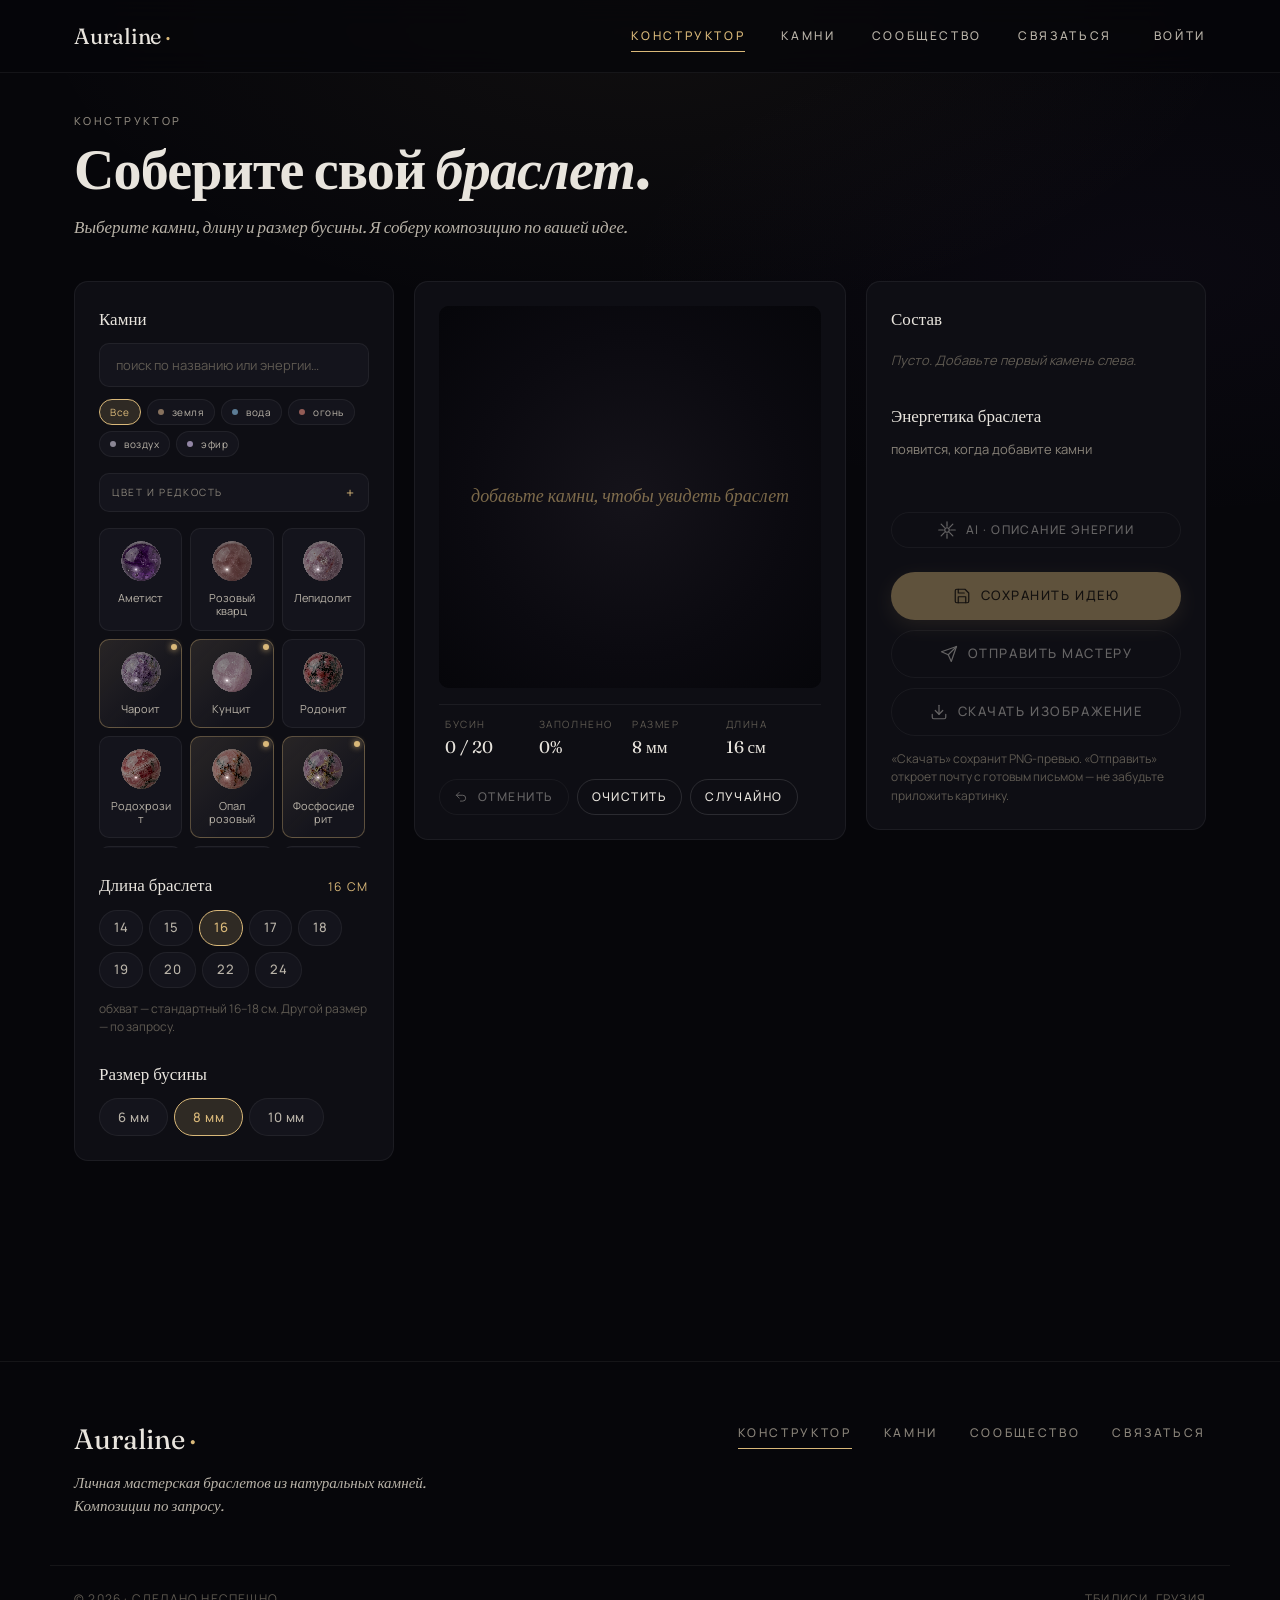
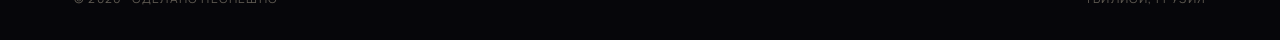
==== constructor.html @ 56610c42 "auraline: initial release - 10 страниц (index, constructor, stones, inspiration,   idea, profile, lo" ====
<!DOCTYPE html>
<html lang="ru">
<head>
    <meta charset="UTF-8">
    <meta name="viewport" content="width=device-width, initial-scale=1">
    <meta name="description" content="Конструктор браслетов Auraline — собери свою композицию из натуральных камней.">
    <title>Конструктор · Auraline</title>

    <link rel="preconnect" href="https://fonts.googleapis.com">
    <link rel="preconnect" href="https://fonts.gstatic.com" crossorigin>
    <link href="https://fonts.googleapis.com/css2?family=Fraunces:ital,opsz,wght@0,9..144,400;0,9..144,500;0,9..144,600;1,9..144,400&family=Manrope:wght@400;500;600;700&display=swap" rel="stylesheet">

    <link rel="stylesheet" href="styles/tokens.css">
    <link rel="stylesheet" href="styles/base.css">
    <link rel="stylesheet" href="styles/layout.css">
    <link rel="stylesheet" href="styles/components.css">
    <link rel="stylesheet" href="styles/pages/constructor.css">
</head>
<body data-page="constructor">

    <header id="siteHeader"></header>

    <main class="constructor-page">
        <div class="container">

            <!-- ========== ЗАГОЛОВОК ========== -->
            <header class="constructor-hero">
                <p class="eyebrow">конструктор</p>
                <h1 class="h-1">Соберите свой <em>браслет</em>.</h1>
                <p class="lead">Выберите камни, длину и размер бусины. Я соберу композицию по вашей идее.</p>
            </header>

            <!-- ========== ТРИ КОЛОНКИ ========== -->
            <div class="constructor-grid">

                <!-- ---------- ЛЕВАЯ: палитра ---------- -->
                <aside class="panel panel--left">

                    <!-- Поиск + фильтры -->
                    <section class="panel__section">
                        <h2 class="panel__title">Камни</h2>
                        <input
                            type="search"
                            id="paletteSearch"
                            class="field"
                            placeholder="поиск по названию или энергии…"
                            aria-label="поиск камня">

                        <div class="filter-chips compact" id="elementFilters" role="group" aria-label="фильтр по стихиям">
                            <button class="chip is-active" data-el="all">Все</button>
                            <button class="chip" data-el="земля"  data-element="земля"><span class="chip__icon"></span>земля</button>
                            <button class="chip" data-el="вода"   data-element="вода"><span class="chip__icon"></span>вода</button>
                            <button class="chip" data-el="огонь"  data-element="огонь"><span class="chip__icon"></span>огонь</button>
                            <button class="chip" data-el="воздух" data-element="воздух"><span class="chip__icon"></span>воздух</button>
                            <button class="chip" data-el="эфир"   data-element="эфир"><span class="chip__icon"></span>эфир</button>
                        </div>

                        <details class="filter-extra">
                            <summary>цвет и редкость</summary>
                            <div class="filter-chips compact" id="colorFilters" role="group" aria-label="фильтр по цветам">
                                <button class="chip is-active" data-color="all">Любой</button>
                                <button class="chip color-chip" data-color="черные"     style="--swatch:#15151A">чёрный</button>
                                <button class="chip color-chip" data-color="белые"      style="--swatch:#E8E4DD">белый</button>
                                <button class="chip color-chip" data-color="прозрачные" style="--swatch:#C0CDE0">прозрачный</button>
                                <button class="chip color-chip" data-color="зеленые"    style="--swatch:#4D9B73">зелёный</button>
                                <button class="chip color-chip" data-color="синие"      style="--swatch:#1F3A8A">синий</button>
                                <button class="chip color-chip" data-color="голубые"    style="--swatch:#7BA8C9">голубой</button>
                                <button class="chip color-chip" data-color="красные"    style="--swatch:#B14924">красный</button>
                                <button class="chip color-chip" data-color="оранжевые"  style="--swatch:#D08A48">оранжевый</button>
                                <button class="chip color-chip" data-color="розовые"    style="--swatch:#E5AEC2">розовый</button>
                                <button class="chip color-chip" data-color="фиолетовые" style="--swatch:#7B5BA0">фиолетовый</button>
                                <button class="chip color-chip" data-color="золотые"    style="--swatch:#D9B879">золотой</button>
                                <button class="chip color-chip" data-color="коричневые" style="--swatch:#6E4A2E">коричневый</button>
                            </div>
                            <div class="filter-chips compact" id="rarityFilters" role="group" aria-label="фильтр по редкости" style="margin-top:6px">
                                <button class="chip is-active" data-rarity="all">Все</button>
                                <button class="chip" data-rarity="common">обычные</button>
                                <button class="chip" data-rarity="rare">редкие <span class="rare-dot"></span></button>
                            </div>
                        </details>

                        <div id="palette" class="palette" aria-label="каталог камней"></div>
                    </section>

                    <!-- Длина -->
                    <section class="panel__section">
                        <header class="panel__head">
                            <h2 class="panel__title">Длина браслета</h2>
                            <span id="lengthValue" class="panel__value">18 см</span>
                        </header>
                        <div class="length-chips" id="lengthChips" role="group" aria-label="длина браслета">
                            <button class="chip" data-len="14">14</button>
                            <button class="chip" data-len="15">15</button>
                            <button class="chip is-active" data-len="16">16</button>
                            <button class="chip" data-len="17">17</button>
                            <button class="chip" data-len="18">18</button>
                            <button class="chip" data-len="19">19</button>
                            <button class="chip" data-len="20">20</button>
                            <button class="chip" data-len="22">22</button>
                            <button class="chip" data-len="24">24</button>
                        </div>
                        <p class="panel__hint">обхват — стандартный 16–18 см. Другой размер — по запросу.</p>
                    </section>

                    <!-- Размер бусины -->
                    <section class="panel__section">
                        <header class="panel__head">
                            <h2 class="panel__title">Размер бусины</h2>
                        </header>
                        <div class="size-chips" id="sizeChips" role="group" aria-label="размер бусины">
                            <button class="chip" data-size="6">6 мм</button>
                            <button class="chip is-active" data-size="8">8 мм</button>
                            <button class="chip" data-size="10">10 мм</button>
                        </div>
                    </section>

                </aside>

                <!-- ---------- ЦЕНТР: сцена ---------- -->
                <section class="panel panel--stage">
                    <div class="stage" id="stage">
                        <canvas id="braceletCanvas" width="700" height="700" aria-label="превью браслета"></canvas>
                    </div>
                    <div class="stage-meta">
                        <div class="stage-meta__cell">
                            <span class="stage-meta__label">Бусин</span>
                            <span class="stage-meta__value" id="metaCount">0 / 0</span>
                        </div>
                        <div class="stage-meta__cell">
                            <span class="stage-meta__label">Заполнено</span>
                            <span class="stage-meta__value" id="metaFill">0%</span>
                        </div>
                        <div class="stage-meta__cell">
                            <span class="stage-meta__label">Размер</span>
                            <span class="stage-meta__value" id="metaSize">8 мм</span>
                        </div>
                        <div class="stage-meta__cell">
                            <span class="stage-meta__label">Длина</span>
                            <span class="stage-meta__value" id="metaLength">16 см</span>
                        </div>
                    </div>

                    <div class="stage-actions">
                        <button class="btn btn--ghost btn--sm" id="undoBtn" title="отменить (Ctrl+Z)">
                            <svg class="icon" viewBox="0 0 24 24"><path d="M9 14L4 9l5-5"/><path d="M4 9h11a5 5 0 0 1 0 10h-4"/></svg>
                            Отменить
                        </button>
                        <button class="btn btn--ghost btn--sm" id="clearBtn">Очистить</button>
                        <button class="btn btn--ghost btn--sm" id="randomBtn">Случайно</button>
                    </div>
                </section>

                <!-- ---------- ПРАВАЯ: состав ---------- -->
                <aside class="panel panel--right">

                    <section class="panel__section">
                        <h2 class="panel__title">Состав</h2>
                        <ul id="sequenceList" class="sequence" aria-label="состав браслета">
                            <li class="sequence__empty" id="seqEmpty">Пусто. Добавьте первый камень слева.</li>
                        </ul>
                    </section>

                    <section class="panel__section">
                        <h2 class="panel__title">Энергетика браслета</h2>
                        <div id="energyTags" class="energy-tags" aria-live="polite">
                            <span class="muted" style="font-size:13px;">появится, когда добавите камни</span>
                        </div>
                        <p id="energyHint" class="panel__hint" style="margin-top:14px"></p>
                        <button id="aiBtn" class="btn btn--ghost btn--sm" style="margin-top:14px" disabled>
                            <svg class="icon" viewBox="0 0 24 24"><circle cx="12" cy="12" r="3"/><path d="M12 1v6M12 17v6M4.22 4.22l4.24 4.24M15.54 15.54l4.24 4.24M1 12h6M17 12h6M4.22 19.78l4.24-4.24M15.54 8.46l4.24-4.24"/></svg>
                            AI · описание энергии
                        </button>
                        <div id="aiResult" class="ai-result" hidden></div>
                    </section>

                    <section class="panel__section panel__section--actions">
                        <button id="saveBtn" class="btn btn--primary btn--block" disabled>
                            <svg class="icon" viewBox="0 0 24 24"><path d="M19 21H5a2 2 0 0 1-2-2V5a2 2 0 0 1 2-2h11l5 5v11a2 2 0 0 1-2 2z"/><path d="M17 21v-8H7v8M7 3v5h8"/></svg>
                            Сохранить идею
                        </button>
                        <button id="sendBtn" class="btn btn--ghost btn--block" style="margin-top:10px" disabled>
                            <svg class="icon" viewBox="0 0 24 24"><path d="M22 2L11 13"/><path d="M22 2l-7 20-4-9-9-4 20-7z"/></svg>
                            Отправить мастеру
                        </button>
                        <button id="downloadBtn" class="btn btn--ghost btn--block" style="margin-top:10px" disabled>
                            <svg class="icon" viewBox="0 0 24 24"><path d="M21 15v4a2 2 0 0 1-2 2H5a2 2 0 0 1-2-2v-4"/><path d="M7 10l5 5 5-5"/><path d="M12 15V3"/></svg>
                            Скачать изображение
                        </button>
                        <p class="panel__hint" style="margin-top:14px">
                            «Скачать» сохранит PNG-превью. «Отправить» откроет почту с готовым письмом —
                            не забудьте приложить картинку.
                        </p>
                    </section>

                </aside>
            </div>
        </div>
    </main>

    <footer id="siteFooter"></footer>

    <script type="module" src="js/ui/layout.js"></script>
    <script type="module" src="js/pages/constructor.js"></script>
</body>
</html>
---- styles/tokens.css ----
/* =================================================================
 * tokens.css — дизайн-токены проекта Auraline
 * Все значения цветов, типографики и отступов вынесены сюда,
 * чтобы менять оформление точечно.
 * ================================================================= */

:root {
    /* --- Палитра -------------------------------------------------- */
    --bg:           #06060A;          /* основной фон страниц */
    --bg-elev-1:    #0E0E14;          /* карточки, панели */
    --bg-elev-2:    #14141C;          /* поля ввода, чипы */
    --bg-elev-3:    #1B1B26;          /* hover, активные элементы */

    --border:       rgba(255, 255, 255, 0.06);
    --border-strong:rgba(255, 255, 255, 0.12);

    --text:         #E8E4DD;          /* основной текст */
    --text-soft:    #B9B3A8;          /* подзаголовки */
    --text-muted:   #8A847A;          /* служебный текст */
    --text-faint:   #5F5A52;          /* кепсы, метки */

    --accent:       #D9B879;          /* золотисто-бежевый акцент */
    --accent-hover: #E6C58A;
    --accent-soft:  rgba(217, 184, 121, 0.16);
    --accent-fg:    #1A1408;          /* текст на акценте */

    /* стихии (в макетах разные оттенки на чипах) */
    --el-earth: #B79979;
    --el-air:   #BCB7C7;
    --el-water: #7BA8C9;
    --el-fire:  #C97B6F;
    --el-ether: #C9B6E0;

    /* --- Типографика -------------------------------------------- */
    --font-display: 'Fraunces', 'Times New Roman', serif;
    --font-ui:      'Manrope', -apple-system, 'Segoe UI', sans-serif;

    --text-xxs:  11px;
    --text-xs:   12px;
    --text-sm:   13px;
    --text-base: 15px;
    --text-md:   17px;
    --text-lg:   20px;
    --text-xl:   28px;
    --text-2xl:  40px;
    --text-3xl:  56px;
    --text-4xl:  72px;

    /* --- Сетка ---------------------------------------------------- */
    --container: 1180px;
    --gutter:    24px;

    --radius-sm:  6px;
    --radius-md:  10px;
    --radius-lg:  14px;
    --radius-xl:  20px;

    --shadow-soft:  0 8px 32px rgba(0, 0, 0, 0.45);
    --shadow-card:  0 4px 18px rgba(0, 0, 0, 0.35);

    /* --- Анимация ------------------------------------------------- */
    --ease:     cubic-bezier(0.4, 0, 0.2, 1);
    --dur-fast: 120ms;
    --dur-mid:  220ms;
    --dur-slow: 420ms;
}
---- styles/base.css ----
/* =================================================================
 * base.css — reset + типографика + базовые элементы
 * ================================================================= */

*, *::before, *::after { box-sizing: border-box; }
* { margin: 0; padding: 0; }

html { scroll-behavior: smooth; }

body {
    font-family: var(--font-ui);
    font-size: var(--text-base);
    line-height: 1.5;
    color: var(--text);
    background-color: var(--bg);
    background-image:
        radial-gradient(ellipse 80% 60% at 50% 0%, rgba(217, 184, 121, 0.05) 0%, transparent 60%),
        radial-gradient(ellipse 60% 40% at 90% 30%, rgba(124, 79, 191, 0.04) 0%, transparent 70%);
    background-attachment: fixed;
    min-height: 100vh;
    -webkit-font-smoothing: antialiased;
    text-rendering: optimizeLegibility;
}

img, svg, canvas, video { display: block; max-width: 100%; }

button, input, select, textarea {
    font: inherit;
    color: inherit;
    background: none;
    border: none;
}

button { cursor: pointer; }

a {
    color: inherit;
    text-decoration: none;
    transition: color var(--dur-mid) var(--ease);
}

a:hover { color: var(--accent); }

::selection { background: var(--accent-soft); color: var(--accent); }

/* --- Типографические утилиты ----------------------------------- */

.font-display {
    font-family: var(--font-display);
    font-weight: 400;
    letter-spacing: -0.01em;
    line-height: 1.1;
}

.font-display em,
.font-display .em {
    font-style: italic;
    color: var(--accent);
    font-weight: 400;
}

.eyebrow {
    font-family: var(--font-ui);
    font-size: var(--text-xxs);
    letter-spacing: 0.22em;
    text-transform: uppercase;
    color: var(--text-muted);
    font-weight: 500;
}

.muted { color: var(--text-muted); }
.soft  { color: var(--text-soft); }
.accent{ color: var(--accent); }

.h-1 { font-family: var(--font-display); font-size: clamp(40px, 6vw, var(--text-3xl)); line-height: 1.05; letter-spacing: -0.015em; }
.h-2 { font-family: var(--font-display); font-size: clamp(32px, 4vw, var(--text-2xl)); line-height: 1.1; letter-spacing: -0.01em; }
.h-3 { font-family: var(--font-display); font-size: var(--text-xl); line-height: 1.2; }
.h-4 { font-family: var(--font-display); font-size: var(--text-lg); line-height: 1.3; }

.lead {
    font-family: var(--font-display);
    font-style: italic;
    font-size: var(--text-md);
    color: var(--text-soft);
    line-height: 1.55;
}

/* --- Контейнер ------------------------------------------------- */

.container {
    width: 100%;
    max-width: var(--container);
    margin-inline: auto;
    padding-inline: var(--gutter);
}

/* --- Утилиты -------------------------------------------------- */

.is-hidden { display: none !important; }
.visually-hidden {
    position: absolute; width: 1px; height: 1px;
    margin: -1px; padding: 0; border: 0;
    overflow: hidden; clip: rect(0 0 0 0);
}

.divider {
    height: 1px;
    background: var(--border);
    margin-block: 80px;
}

@media (max-width: 720px) {
    .divider { margin-block: 48px; }
    :root { --gutter: 16px; }
}
---- styles/layout.css ----
/* =================================================================
 * layout.css — site-header, site-footer
 * ================================================================= */

/* --- Шапка ---------------------------------------------------- */

.site-header {
    position: sticky;
    top: 0;
    z-index: 50;
    background: rgba(6, 6, 10, 0.75);
    backdrop-filter: blur(14px);
    -webkit-backdrop-filter: blur(14px);
    border-bottom: 1px solid var(--border);
}

.site-header__inner {
    display: flex;
    align-items: center;
    justify-content: space-between;
    height: 72px;
    width: 100%;
    max-width: var(--container);
    margin-inline: auto;
    padding-inline: var(--gutter);
}

.site-header__brand {
    font-family: var(--font-display);
    font-size: 22px;
    letter-spacing: -0.01em;
    color: var(--text);
}

.site-header__brand::after {
    content: '·';
    color: var(--accent);
    margin-left: 4px;
}

.site-nav {
    display: flex;
    gap: 36px;
    align-items: center;
}

.site-nav__link {
    font-size: var(--text-xs);
    letter-spacing: 0.22em;
    text-transform: uppercase;
    color: var(--text-soft);
    font-weight: 500;
    padding-block: 6px;
    border-bottom: 1px solid transparent;
    transition: color var(--dur-mid) var(--ease), border-color var(--dur-mid) var(--ease);
}

.site-nav__link:hover { color: var(--text); }

.site-nav__link.is-active {
    color: var(--accent);
    border-bottom-color: var(--accent);
}

.site-nav__toggle {
    display: none;
    width: 36px;
    height: 36px;
    color: var(--text-soft);
}

/* --- User-меню в шапке --------------------------------------- */

.site-nav__user {
    display: inline-flex;
    align-items: center;
    margin-left: 6px;
}

.user-menu {
    position: relative;
}

.user-menu__btn {
    display: inline-flex;
    align-items: center;
    gap: 10px;
    padding: 4px 12px 4px 4px;
    border: 1px solid var(--border);
    border-radius: 999px;
    color: var(--text);
    transition: border-color var(--dur-mid) var(--ease), background var(--dur-mid) var(--ease);
}

.user-menu__btn:hover { border-color: var(--border-strong); background: var(--bg-elev-1); }

.user-menu__btn .avatar { width: 28px; height: 28px; font-size: 11px; }

.user-menu__name {
    font-size: var(--text-xs);
    letter-spacing: 0.08em;
    text-transform: uppercase;
    color: var(--text-soft);
    max-width: 140px;
    white-space: nowrap;
    overflow: hidden;
    text-overflow: ellipsis;
}

.user-menu__dropdown {
    position: absolute;
    top: calc(100% + 8px);
    right: 0;
    min-width: 200px;
    background: var(--bg-elev-1);
    border: 1px solid var(--border);
    border-radius: var(--radius-md);
    box-shadow: var(--shadow-card);
    overflow: hidden;
    z-index: 60;
}

.user-menu__item {
    display: flex;
    align-items: center;
    gap: 10px;
    width: 100%;
    padding: 11px 16px;
    color: var(--text-soft);
    font-size: var(--text-sm);
    text-align: left;
    transition: background var(--dur-mid) var(--ease), color var(--dur-mid) var(--ease);
    border: none;
    background: none;
    cursor: pointer;
}
.user-menu__item:hover { background: var(--bg-elev-2); color: var(--text); }
.user-menu__item--danger { color: var(--text-muted); border-top: 1px solid var(--border); }
.user-menu__item--danger:hover { color: var(--el-fire); }
.user-menu__item .icon { width: 16px; height: 16px; }

/* --- Подвал --------------------------------------------------- */

.site-footer {
    margin-top: 120px;
    border-top: 1px solid var(--border);
    padding-block: 56px 32px;
}

.site-footer__inner {
    display: grid;
    grid-template-columns: 1fr auto;
    gap: 40px;
    align-items: start;
    width: 100%;
    max-width: var(--container);
    margin-inline: auto;
    padding-inline: var(--gutter);
}

.site-footer__brand {
    font-family: var(--font-display);
    font-size: 28px;
    margin-bottom: 12px;
}

.site-footer__brand::after { content: '·'; color: var(--accent); margin-left: 4px; }

.site-footer__tagline {
    font-family: var(--font-display);
    font-style: italic;
    color: var(--text-soft);
    max-width: 420px;
    line-height: 1.5;
}

.site-footer__nav {
    display: flex;
    gap: 32px;
    flex-wrap: wrap;
    align-items: center;
}

.site-footer__nav .site-nav__link { color: var(--text-muted); }
.site-footer__nav .site-nav__link:hover { color: var(--text); }

.site-footer__bottom {
    width: 100%;
    max-width: var(--container);
    margin: 48px auto 0;
    padding: 24px var(--gutter) 0;
    border-top: 1px solid var(--border);
    display: flex;
    justify-content: space-between;
    align-items: center;
    font-size: var(--text-xs);
    color: var(--text-faint);
    letter-spacing: 0.1em;
    text-transform: uppercase;
}

/* --- Mobile -------------------------------------------------- */

@media (max-width: 880px) {
    .site-nav { gap: 24px; }
    .site-nav__link { font-size: 11px; letter-spacing: 0.18em; }
}

@media (max-width: 720px) {
    .site-header__inner { height: 64px; }
    .site-nav { display: none; }
    .site-nav.is-open {
        display: flex;
        position: absolute;
        top: 64px;
        left: 0; right: 0;
        flex-direction: column;
        align-items: stretch;
        background: var(--bg-elev-1);
        border-bottom: 1px solid var(--border);
        padding: 16px var(--gutter);
        gap: 8px;
    }
    .site-nav.is-open .site-nav__link {
        padding: 12px 0;
        border-bottom: 1px solid var(--border);
    }
    .site-nav__toggle { display: inline-flex; align-items: center; justify-content: center; }
    .site-footer__inner { grid-template-columns: 1fr; }
    .site-footer__bottom { flex-direction: column; gap: 12px; }
}
---- styles/components.css ----
/* =================================================================
 * components.css — переиспользуемые UI-компоненты:
 * кнопки, чипы, карточки, поля ввода
 * ================================================================= */

/* ---------- Кнопки -------------------------------------------- */

.btn {
    display: inline-flex;
    align-items: center;
    justify-content: center;
    gap: 10px;
    height: 48px;
    padding: 0 28px;
    border-radius: 999px;
    font-size: var(--text-sm);
    font-weight: 500;
    letter-spacing: 0.12em;
    text-transform: uppercase;
    border: 1px solid transparent;
    transition: all var(--dur-mid) var(--ease);
    white-space: nowrap;
}

.btn:disabled {
    opacity: 0.4;
    cursor: not-allowed;
}

.btn--primary {
    background: var(--accent);
    color: var(--accent-fg);
    box-shadow: 0 6px 20px rgba(217, 184, 121, 0.25);
}
.btn--primary:hover:not(:disabled) {
    background: var(--accent-hover);
    transform: translateY(-1px);
    box-shadow: 0 8px 26px rgba(217, 184, 121, 0.35);
}

.btn--ghost {
    background: transparent;
    color: var(--text);
    border-color: var(--border-strong);
}
.btn--ghost:hover:not(:disabled) {
    border-color: var(--accent);
    color: var(--accent);
}

.btn--sm {
    height: 36px;
    padding: 0 18px;
    font-size: var(--text-xs);
}

.btn--block { width: 100%; }

.btn__arrow { font-size: 1.1em; line-height: 1; transition: transform var(--dur-mid) var(--ease); }
.btn:hover .btn__arrow { transform: translateX(3px); }

/* ---------- Чипы --------------------------------------------- */

.chip {
    display: inline-flex;
    align-items: center;
    gap: 8px;
    height: 32px;
    padding: 0 14px;
    border-radius: 999px;
    background: var(--bg-elev-2);
    border: 1px solid var(--border);
    color: var(--text-soft);
    font-size: var(--text-xs);
    letter-spacing: 0.08em;
    text-transform: uppercase;
    transition: all var(--dur-mid) var(--ease);
    cursor: pointer;
    user-select: none;
}

.chip:hover { color: var(--text); border-color: var(--border-strong); }
.chip.is-active {
    background: var(--accent-soft);
    border-color: var(--accent);
    color: var(--accent);
}

.chip__icon {
    width: 6px; height: 6px;
    border-radius: 50%;
    background: currentColor;
    opacity: 0.7;
}

.chip[data-element="земля"] .chip__icon { color: var(--el-earth); }
.chip[data-element="воздух"] .chip__icon { color: var(--el-air); }
.chip[data-element="вода"]  .chip__icon { color: var(--el-water); }
.chip[data-element="огонь"] .chip__icon { color: var(--el-fire); }
.chip[data-element="эфир"]  .chip__icon { color: var(--el-ether); }

/* ---------- Карточки ----------------------------------------- */

.card {
    background: var(--bg-elev-1);
    border: 1px solid var(--border);
    border-radius: var(--radius-lg);
    padding: 28px;
    transition: border-color var(--dur-mid) var(--ease), transform var(--dur-mid) var(--ease);
}

.card--interactive { cursor: pointer; }
.card--interactive:hover {
    border-color: var(--border-strong);
    transform: translateY(-2px);
}

.card__head {
    display: flex;
    justify-content: space-between;
    align-items: baseline;
    margin-bottom: 18px;
}

.card__title {
    font-family: var(--font-display);
    font-size: var(--text-md);
    line-height: 1.3;
    color: var(--text);
}

.card__meta {
    font-size: var(--text-xxs);
    letter-spacing: 0.18em;
    text-transform: uppercase;
    color: var(--text-faint);
}

.card__desc {
    color: var(--text-muted);
    font-size: var(--text-sm);
    line-height: 1.55;
    margin-top: 4px;
}

/* ---------- Поля ввода ---------------------------------------- */

.field {
    width: 100%;
    height: 44px;
    padding: 0 16px;
    background: var(--bg-elev-2);
    border: 1px solid var(--border);
    border-radius: var(--radius-md);
    color: var(--text);
    font-size: var(--text-sm);
    transition: border-color var(--dur-mid) var(--ease);
}

.field:focus { outline: none; border-color: var(--accent); }
.field::placeholder { color: var(--text-faint); }

textarea.field {
    height: auto;
    min-height: 140px;
    padding: 14px 16px;
    resize: vertical;
    line-height: 1.55;
    font-family: inherit;
}

.field-label {
    display: block;
    font-size: var(--text-xxs);
    letter-spacing: 0.18em;
    text-transform: uppercase;
    color: var(--text-muted);
    margin-bottom: 8px;
}

/* ---------- Бэйджи стихий ------------------------------------- */

.element-tag {
    display: inline-flex;
    align-items: center;
    gap: 6px;
    font-size: var(--text-xxs);
    letter-spacing: 0.16em;
    text-transform: uppercase;
    color: var(--text-soft);
}

.element-tag::before {
    content: '';
    display: inline-block;
    width: 6px; height: 6px;
    border-radius: 50%;
    background: currentColor;
    opacity: 0.7;
}

.element-tag[data-el="земля"]  { color: var(--el-earth); }
.element-tag[data-el="воздух"] { color: var(--el-air); }
.element-tag[data-el="вода"]   { color: var(--el-water); }
.element-tag[data-el="огонь"]  { color: var(--el-fire); }
.element-tag[data-el="эфир"]   { color: var(--el-ether); }

/* ---------- Иконки ------------------------------------------- */

.icon {
    width: 18px;
    height: 18px;
    stroke: currentColor;
    fill: none;
    stroke-width: 1.6;
    stroke-linecap: round;
    stroke-linejoin: round;
}

/* ---------- Скроллбар (тонкий, в духе бренда) ----------------- */

::-webkit-scrollbar { width: 8px; height: 8px; }
::-webkit-scrollbar-track { background: transparent; }
::-webkit-scrollbar-thumb {
    background: var(--bg-elev-3);
    border-radius: 4px;
}
::-webkit-scrollbar-thumb:hover { background: var(--border-strong); }

/* =================================================================
 * TOASTS
 * ============================================================== */

.toast-stack {
    position: fixed;
    right: 24px;
    bottom: 24px;
    z-index: 1000;
    display: flex;
    flex-direction: column;
    gap: 10px;
    pointer-events: none;
}

.toast {
    pointer-events: auto;
    min-width: 220px;
    max-width: 360px;
    padding: 12px 16px;
    background: var(--bg-elev-1);
    border: 1px solid var(--border);
    border-radius: var(--radius-md);
    color: var(--text);
    font-size: var(--text-sm);
    line-height: 1.4;
    box-shadow: var(--shadow-card);
    opacity: 0;
    transform: translateY(8px);
    transition: opacity var(--dur-mid) var(--ease), transform var(--dur-mid) var(--ease);
}

.toast.is-in  { opacity: 1; transform: translateY(0); }
.toast.is-out { opacity: 0; transform: translateY(8px); }

.toast--success { border-color: rgba(110, 200, 140, 0.4); }
.toast--success::before { content: '✓ '; color: rgb(150, 220, 170); font-weight: 600; }
.toast--error   { border-color: rgba(220, 110, 110, 0.45); }
.toast--error::before   { content: '! '; color: rgb(230, 130, 130); font-weight: 600; }
.toast--warn    { border-color: rgba(220, 180, 110, 0.45); }
.toast--info    { border-color: var(--border-strong); }

/* =================================================================
 * MODAL
 * ============================================================== */

.modal-backdrop {
    position: fixed;
    inset: 0;
    z-index: 900;
    background: rgba(6, 6, 10, 0.78);
    backdrop-filter: blur(8px);
    -webkit-backdrop-filter: blur(8px);
    display: flex;
    align-items: center;
    justify-content: center;
    padding: 24px;
    opacity: 0;
    transition: opacity var(--dur-mid) var(--ease);
}
.modal-backdrop.is-in  { opacity: 1; }
.modal-backdrop.is-out { opacity: 0; }

.modal {
    width: 100%;
    max-width: 520px;
    max-height: calc(100vh - 48px);
    overflow-y: auto;
    background: var(--bg-elev-1);
    border: 1px solid var(--border);
    border-radius: var(--radius-lg);
    box-shadow: var(--shadow-soft);
    transform: scale(0.96);
    transition: transform var(--dur-mid) var(--ease);
}
.modal-backdrop.is-in .modal { transform: scale(1); }

.modal__head {
    display: flex;
    align-items: center;
    justify-content: space-between;
    gap: 16px;
    padding: 22px 24px 14px;
    border-bottom: 1px solid var(--border);
}

.modal__title {
    font-family: var(--font-display);
    font-size: var(--text-lg);
    margin: 0;
}

.modal__close {
    width: 32px; height: 32px;
    color: var(--text-muted);
    font-size: 24px;
    line-height: 1;
    border-radius: 50%;
    transition: color var(--dur-mid) var(--ease), background var(--dur-mid) var(--ease);
}
.modal__close:hover { color: var(--text); background: var(--bg-elev-2); }

.modal__body { padding: 22px 24px; }

.modal__actions {
    display: flex;
    justify-content: flex-end;
    gap: 10px;
    padding: 0 24px 22px;
    flex-wrap: wrap;
}

/* =================================================================
 * SKELETONS
 * ============================================================== */

@keyframes skeleton-shimmer {
    0%   { background-position: -200% 0; }
    100% { background-position: 200% 0; }
}

.skeleton {
    display: block;
    background: linear-gradient(90deg,
        var(--bg-elev-2) 0%,
        var(--bg-elev-3) 50%,
        var(--bg-elev-2) 100%);
    background-size: 200% 100%;
    animation: skeleton-shimmer 1.6s linear infinite;
    border-radius: var(--radius-sm);
    height: 14px;
}

.skeleton--circle { width: 88px; height: 88px; border-radius: 50%; }
.skeleton--line   { height: 12px; }
.skeleton--line-lg { height: 18px; width: 75%; }

.skeleton-card {
    background: var(--bg-elev-1);
    border: 1px solid var(--border);
    border-radius: var(--radius-lg);
    padding: 22px;
    display: flex;
    flex-direction: column;
    align-items: center;
}

/* =================================================================
 * AVATAR (компонент для шапки/профиля/карточек)
 * ============================================================== */

.avatar {
    display: inline-flex;
    align-items: center;
    justify-content: center;
    flex-shrink: 0;
    width: 36px;
    height: 36px;
    border-radius: 50%;
    background: var(--accent-soft);
    color: var(--accent);
    font-size: 13px;
    font-weight: 500;
    letter-spacing: 0.04em;
    text-transform: uppercase;
    font-family: var(--font-ui);
}

.avatar--lg { width: 80px; height: 80px; font-size: 24px; }
.avatar--xl { width: 120px; height: 120px; font-size: 32px; }

/* =================================================================
 * IDEA-КАРТОЧКА (общий компонент для profile/inspiration)
 * ============================================================== */

.idea-card {
    display: block;
    background: var(--bg-elev-1);
    border: 1px solid var(--border);
    border-radius: var(--radius-lg);
    overflow: hidden;
    color: inherit;
    text-decoration: none;
    transition: border-color var(--dur-mid) var(--ease), transform var(--dur-mid) var(--ease);
}
.idea-card:hover {
    border-color: var(--border-strong);
    transform: translateY(-2px);
    color: inherit;
}

.idea-card__visual {
    width: 100%;
    aspect-ratio: 1;
    background: radial-gradient(circle at 50% 50%, #161219 0%, #06060A 75%);
    display: flex;
    align-items: center;
    justify-content: center;
    border-bottom: 1px solid var(--border);
}
.idea-card__visual canvas { width: 100%; height: 100%; }

.idea-card__body { padding: 18px 20px 20px; }

.idea-card__title {
    font-family: var(--font-display);
    font-size: var(--text-md);
    line-height: 1.25;
    margin-bottom: 4px;
}

.idea-card__sub {
    font-size: var(--text-xs);
    color: var(--text-muted);
    letter-spacing: 0.04em;
    margin-bottom: 8px;
}

.idea-card__author {
    display: flex; align-items: center; gap: 8px;
    margin-top: 10px;
    color: var(--text-muted);
    font-size: var(--text-xs);
}
.idea-card__author .avatar { width: 22px; height: 22px; font-size: 9px; }

.idea-card__badge {
    display: inline-block;
    font-size: 10px;
    letter-spacing: 0.16em;
    text-transform: uppercase;
    color: var(--text-muted);
}
.idea-card__badge--draft { color: var(--text-faint); font-style: italic; }
.idea-card__like {
    display: inline-flex; align-items: center; gap: 4px;
    font-size: var(--text-xs);
    color: var(--text-soft);
}
.idea-card__like.is-active { color: var(--accent); }
---- styles/pages/constructor.css ----
/* =================================================================
 * constructor.css — главная рабочая страница
 * ================================================================= */

.constructor-page { padding-block: 40px 80px; }

.constructor-hero {
    max-width: 720px;
    margin-bottom: 40px;
}
.constructor-hero .lead { margin-top: 16px; }
.constructor-hero h1 { margin-top: 10px; }

/* --- Сетка трёх колонок -------------------------------------- */

.constructor-grid {
    display: grid;
    grid-template-columns: 320px 1fr 340px;
    gap: 20px;
    align-items: start;
}

.panel {
    background: var(--bg-elev-1);
    border: 1px solid var(--border);
    border-radius: var(--radius-lg);
    padding: 24px;
    display: flex;
    flex-direction: column;
    gap: 24px;
}

.panel__section { display: flex; flex-direction: column; gap: 12px; }
.panel__section--actions { gap: 0; }

.panel__head {
    display: flex;
    justify-content: space-between;
    align-items: baseline;
}

.panel__title {
    font-family: var(--font-display);
    font-size: var(--text-md);
    font-weight: 400;
    color: var(--text);
}

.panel__value {
    font-size: var(--text-xs);
    letter-spacing: 0.14em;
    text-transform: uppercase;
    color: var(--accent);
}

.panel__hint {
    font-size: var(--text-xs);
    color: var(--text-faint);
    line-height: 1.55;
}

/* --- Фильтры по стихиям -------------------------------------- */

.filter-chips {
    display: flex;
    gap: 6px;
    flex-wrap: wrap;
}
.filter-chips .chip { font-size: 11px; padding: 0 12px; height: 28px; }
.filter-chips.compact .chip { font-size: 10px; height: 26px; padding: 0 10px; letter-spacing: 0.05em; text-transform: none; }

/* Цветной свотч на color-chip */
.chip.color-chip {
    padding-left: 8px;
    gap: 6px;
}
.chip.color-chip::before {
    content: '';
    width: 8px; height: 8px;
    border-radius: 50%;
    background: var(--swatch, var(--text-soft));
    box-shadow: 0 0 0 1px rgba(255,255,255,0.08);
    flex-shrink: 0;
}

/* Маркер «редкое» */
.rare-dot {
    display: inline-block;
    width: 5px; height: 5px;
    border-radius: 50%;
    background: var(--accent);
    box-shadow: 0 0 4px var(--accent);
    margin-left: 3px;
}

/* Развёртываемый блок дополнительных фильтров */
.filter-extra {
    margin-top: 4px;
    border: 1px solid var(--border);
    border-radius: var(--radius-md);
    background: var(--bg-elev-2);
    overflow: hidden;
}
.filter-extra > summary {
    cursor: pointer;
    padding: 8px 12px;
    font-size: 10px;
    letter-spacing: 0.16em;
    text-transform: uppercase;
    color: var(--text-muted);
    list-style: none;
    user-select: none;
    display: flex;
    justify-content: space-between;
    align-items: center;
}
.filter-extra > summary::-webkit-details-marker { display: none; }
.filter-extra > summary::after {
    content: '+';
    color: var(--accent);
    font-size: 14px;
}
.filter-extra[open] > summary::after { content: '−'; }
.filter-extra > .filter-chips { padding: 4px 12px 12px; }

/* --- Палитра камней ------------------------------------------ */

.palette {
    display: grid;
    grid-template-columns: repeat(3, 1fr);
    gap: 8px;
    max-height: 320px;
    overflow-y: auto;
    padding-right: 4px;
    margin-top: 4px;
}

.stone-chip {
    position: relative;
    background: var(--bg-elev-2);
    border: 1px solid var(--border);
    border-radius: var(--radius-md);
    padding: 10px 8px 12px;
    display: flex;
    flex-direction: column;
    align-items: center;
    gap: 8px;
    cursor: pointer;
    transition: all var(--dur-mid) var(--ease);
    text-align: center;
}

.stone-chip.is-rare {
    background:
        linear-gradient(135deg, rgba(217, 184, 121, 0.10) 0%, transparent 70%),
        var(--bg-elev-2);
    border-color: rgba(217, 184, 121, 0.35);
}

.stone-chip__rare {
    position: absolute;
    top: 4px; right: 4px;
    width: 6px; height: 6px;
    border-radius: 50%;
    background: var(--accent);
    box-shadow: 0 0 6px var(--accent);
}

.stone-chip:hover {
    border-color: var(--border-strong);
    background: var(--bg-elev-3);
}

.stone-chip.is-active {
    border-color: var(--accent);
    background: var(--accent-soft);
}

.stone-chip canvas {
    width: 44px;
    height: 44px;
}

.stone-chip__name {
    font-size: 11px;
    line-height: 1.2;
    color: var(--text-soft);
    word-break: break-word;
}

.stone-chip.is-active .stone-chip__name { color: var(--accent); }

/* --- Длина и размер бусины ----------------------------------- */

.length-chips, .size-chips {
    display: flex;
    gap: 6px;
    flex-wrap: wrap;
}

.length-chips .chip {
    height: 36px;
    font-size: var(--text-sm);
    letter-spacing: 0.04em;
    text-transform: none;
    padding: 0 14px;
    font-weight: 500;
}

.size-chips .chip {
    height: 38px;
    padding: 0 18px;
    font-size: var(--text-sm);
    letter-spacing: 0.04em;
    text-transform: none;
    font-weight: 500;
}

/* --- Сцена -------------------------------------------------- */

.panel--stage { gap: 16px; }

.stage {
    width: 100%;
    aspect-ratio: 1;
    max-height: 620px;
    border-radius: var(--radius-md);
    overflow: hidden;
    position: relative;
    background:
        radial-gradient(circle at 50% 50%, #15131A 0%, #06060A 70%);
}

.stage canvas { width: 100%; height: 100%; display: block; }

.stage-meta {
    display: grid;
    grid-template-columns: repeat(4, 1fr);
    gap: 4px;
    padding: 12px 6px 4px;
    border-top: 1px solid var(--border);
}

.stage-meta__cell { display: flex; flex-direction: column; gap: 2px; }
.stage-meta__label {
    font-size: 10px;
    letter-spacing: 0.16em;
    text-transform: uppercase;
    color: var(--text-faint);
}
.stage-meta__value {
    font-size: var(--text-md);
    font-family: var(--font-display);
    color: var(--text);
}
.stage-meta__value.has-warn { color: var(--el-fire); }

.stage-actions {
    display: flex;
    gap: 8px;
    justify-content: flex-start;
    flex-wrap: wrap;
}
.stage-actions .btn { padding: 0 14px; }
.stage-actions .icon { width: 14px; height: 14px; }

/* --- Состав -------------------------------------------------- */

.sequence {
    list-style: none;
    display: flex;
    flex-direction: column;
    gap: 8px;
    max-height: 360px;
    overflow-y: auto;
    padding-right: 4px;
}

.sequence__item {
    display: flex;
    align-items: center;
    gap: 10px;
    padding: 8px 10px;
    background: var(--bg-elev-2);
    border: 1px solid var(--border);
    border-radius: var(--radius-md);
    transition: all var(--dur-mid) var(--ease);
}
.sequence__item:hover { border-color: var(--border-strong); }

.sequence__visual {
    width: 28px; height: 28px;
    flex-shrink: 0;
}
.sequence__visual canvas { width: 28px; height: 28px; }

.sequence__body { flex: 1; min-width: 0; }
.sequence__name {
    font-size: var(--text-sm);
    color: var(--text);
    line-height: 1.2;
    white-space: nowrap;
    overflow: hidden;
    text-overflow: ellipsis;
}
.sequence__meta {
    font-size: 11px;
    color: var(--text-muted);
    letter-spacing: 0.04em;
    margin-top: 2px;
}

.sequence__remove {
    width: 28px; height: 28px;
    border-radius: 6px;
    color: var(--text-muted);
    transition: all var(--dur-mid) var(--ease);
    display: inline-flex;
    align-items: center;
    justify-content: center;
}
.sequence__remove:hover { color: var(--el-fire); background: var(--bg-elev-3); }
.sequence__remove svg { width: 14px; height: 14px; }

.sequence__empty {
    color: var(--text-faint);
    font-style: italic;
    padding: 8px 0;
    font-size: var(--text-sm);
}

/* --- AI блок ------------------------------------------------- */

.ai-result {
    margin-top: 14px;
    padding: 14px 16px;
    background:
        linear-gradient(135deg, rgba(217, 184, 121, 0.05) 0%, transparent 60%),
        var(--bg-elev-2);
    border: 1px solid var(--border);
    border-radius: var(--radius-md);
    font-size: var(--text-sm);
    line-height: 1.55;
    color: var(--text-soft);
}

.ai-result p { line-height: 1.55; }

/* --- Энергетика ---------------------------------------------- */

.energy-tags {
    display: flex;
    gap: 6px;
    flex-wrap: wrap;
}

.energy-tag {
    display: inline-flex;
    align-items: center;
    gap: 6px;
    padding: 5px 12px;
    background: var(--accent-soft);
    border: 1px solid rgba(217, 184, 121, 0.25);
    border-radius: 999px;
    font-size: var(--text-xs);
    color: var(--accent);
    letter-spacing: 0.04em;
}

/* --- Адаптив -------------------------------------------------- */

@media (max-width: 1180px) {
    .constructor-grid { grid-template-columns: 280px 1fr 300px; gap: 16px; }
}

@media (max-width: 980px) {
    .constructor-grid { grid-template-columns: 1fr; }
    .panel--stage { order: -1; }
    .stage { aspect-ratio: 1; max-height: 480px; }
    .palette { max-height: 240px; grid-template-columns: repeat(4, 1fr); }
}

@media (max-width: 540px) {
    .palette { grid-template-columns: repeat(3, 1fr); }
    .stage-meta { grid-template-columns: repeat(2, 1fr); gap: 8px; }
}
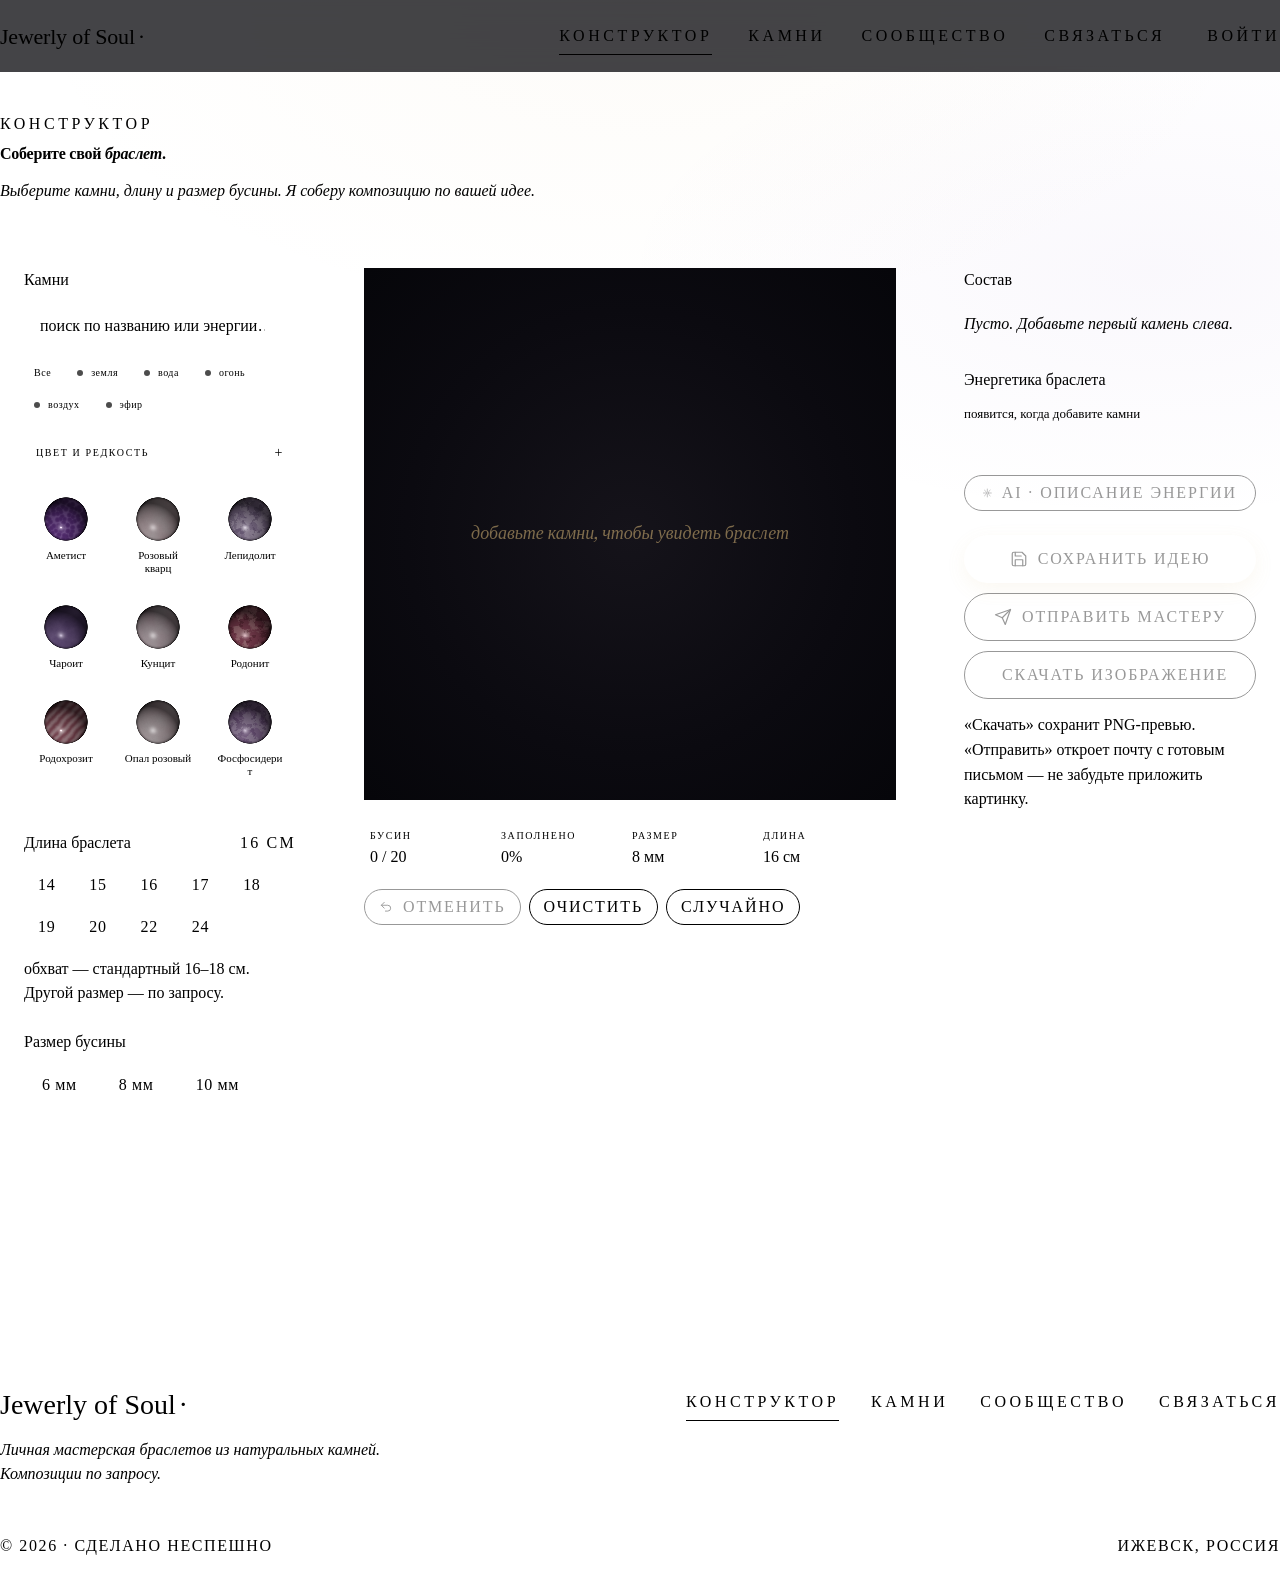
==== commit 331786b5: "rebrand + audit batch P1+P2: lazy PNG, mobile nav, OG, a11y, tokens + P1.3 sticky stage + P2.2 hero " ====
--- a/constructor.html
+++ b/constructor.html
@@ -3,14 +3,21 @@
 <head>
     <meta charset="UTF-8">
     <meta name="viewport" content="width=device-width, initial-scale=1">
-    <meta name="description" content="Конструктор браслетов Auraline — собери свою композицию из натуральных камней.">
-    <title>Конструктор · Auraline</title>
+    <meta name="description" content="Конструктор браслетов Jewerly of Soul — собери свою композицию из натуральных камней.">
+    <title>Конструктор · Jewerly of Soul</title>
 
     <link rel="preconnect" href="https://fonts.googleapis.com">
     <link rel="preconnect" href="https://fonts.gstatic.com" crossorigin>
     <link href="https://fonts.googleapis.com/css2?family=Fraunces:ital,opsz,wght@0,9..144,400;0,9..144,500;0,9..144,600;1,9..144,400&family=Manrope:wght@400;500;600;700&display=swap" rel="stylesheet">
 
-    <link rel="stylesheet" href="styles/tokens.css">
+    <link rel="icon" type="image/svg+xml" href="assets/favicon.svg">
+    <link rel="apple-touch-icon" href="assets/favicon.svg">
+    <link rel="manifest" href="manifest.webmanifest">
+    <meta name="theme-color" content="#06060A">
+    <meta property="og:type" content="website">
+    <meta property="og:site_name" content="Jewerly of Soul">
+    <meta property="og:image" content="assets/og-image.svg">
+    <meta name="twitter:card" content="summary_large_image">
     <link rel="stylesheet" href="styles/base.css">
     <link rel="stylesheet" href="styles/layout.css">
     <link rel="stylesheet" href="styles/components.css">
--- a/styles/base.css
+++ b/styles/base.css
@@ -42,6 +42,30 @@
 a:hover { color: var(--accent); }
 
 ::selection { background: var(--accent-soft); color: var(--accent); }
+
+/* --- Focus-rings (видимы только при keyboard-навигации) ------- */
+:focus { outline: none; }
+:focus-visible {
+    outline: none;
+    box-shadow: var(--focus-ring);
+    border-radius: var(--radius-sm);
+}
+/* Для chip/button focus-ring подкручен под форму */
+.chip:focus-visible,
+.btn:focus-visible {
+    outline: none;
+    box-shadow: var(--focus-ring);
+}
+
+/* --- prefers-reduced-motion: гасим transition вне токенов ---- */
+@media (prefers-reduced-motion: reduce) {
+    *, *::before, *::after {
+        animation-duration: 0.01ms !important;
+        animation-iteration-count: 1 !important;
+        transition-duration: 0.01ms !important;
+        scroll-behavior: auto !important;
+    }
+}
 
 /* --- Типографические утилиты ----------------------------------- */
 
--- a/styles/layout.css
+++ b/styles/layout.css
@@ -207,25 +207,94 @@
 }
 
 @media (max-width: 720px) {
-    .site-header__inner { height: 64px; }
-    .site-nav { display: none; }
+    .site-header__inner { height: 60px; }
+    .site-nav__toggle { display: inline-flex; align-items: center; justify-content: center; }
+
+    /* Сама нав-строка скрыта; вместо неё drawer + bottom-bar */
+    .site-nav {
+        position: fixed;
+        inset: 0;
+        z-index: 100;
+        background: rgba(6, 6, 10, 0.92);
+        backdrop-filter: blur(20px);
+        -webkit-backdrop-filter: blur(20px);
+        display: flex;
+        flex-direction: column;
+        gap: var(--space-4);
+        padding: 96px var(--gutter) var(--gutter);
+        opacity: 0;
+        pointer-events: none;
+        transform: translateY(-12px);
+        transition: opacity var(--dur-mid) var(--ease-out),
+                    transform var(--dur-mid) var(--ease-out);
+    }
     .site-nav.is-open {
+        opacity: 1;
+        pointer-events: auto;
+        transform: translateY(0);
+    }
+    .site-nav .site-nav__link {
+        font-size: var(--text-md);
+        letter-spacing: 0.1em;
+        padding: var(--space-4) 0;
+        border-bottom: 1px solid var(--border);
+        min-height: var(--tap-target);
         display: flex;
-        position: absolute;
-        top: 64px;
-        left: 0; right: 0;
+        align-items: center;
+    }
+
+    .site-footer__inner { grid-template-columns: 1fr; }
+    .site-footer__bottom { flex-direction: column; gap: var(--space-3); }
+
+    /* Поднимаем подвал чуть выше bottom-bar */
+    .site-footer { padding-bottom: calc(72px + var(--space-7)); }
+}
+
+/* =========================================================
+ * Bottom navigation для мобильных — главные разделы
+ * на расстоянии большого пальца.
+ * ========================================================= */
+
+.bottom-nav {
+    display: none;
+}
+
+@media (max-width: 720px) {
+    .bottom-nav {
+        position: fixed;
+        bottom: 0; left: 0; right: 0;
+        z-index: 60;
+        display: grid;
+        grid-template-columns: repeat(4, 1fr);
+        background: rgba(14, 14, 20, 0.92);
+        backdrop-filter: blur(16px);
+        -webkit-backdrop-filter: blur(16px);
+        border-top: 1px solid var(--border);
+        padding-bottom: env(safe-area-inset-bottom, 0);
+    }
+    .bottom-nav__link {
+        display: flex;
         flex-direction: column;
-        align-items: stretch;
-        background: var(--bg-elev-1);
-        border-bottom: 1px solid var(--border);
-        padding: 16px var(--gutter);
-        gap: 8px;
-    }
-    .site-nav.is-open .site-nav__link {
-        padding: 12px 0;
-        border-bottom: 1px solid var(--border);
-    }
-    .site-nav__toggle { display: inline-flex; align-items: center; justify-content: center; }
-    .site-footer__inner { grid-template-columns: 1fr; }
-    .site-footer__bottom { flex-direction: column; gap: 12px; }
-}
+        align-items: center;
+        justify-content: center;
+        gap: 4px;
+        min-height: 60px;
+        padding: var(--space-2);
+        font-size: 10px;
+        letter-spacing: 0.1em;
+        text-transform: uppercase;
+        color: var(--text-muted);
+        transition: color var(--dur-mid) var(--ease);
+    }
+    .bottom-nav__link.is-active { color: var(--accent); }
+    .bottom-nav__link:active { background: var(--bg-elev-2); }
+    .bottom-nav__icon {
+        width: 22px;
+        height: 22px;
+        stroke: currentColor;
+        fill: none;
+        stroke-width: 1.6;
+        stroke-linecap: round;
+        stroke-linejoin: round;
+    }
+}
--- a/styles/components.css
+++ b/styles/components.css
@@ -67,16 +67,25 @@
     gap: 8px;
     height: 32px;
     padding: 0 14px;
-    border-radius: 999px;
+    border-radius: var(--radius-full);
     background: var(--bg-elev-2);
     border: 1px solid var(--border);
     color: var(--text-soft);
     font-size: var(--text-xs);
     letter-spacing: 0.08em;
     text-transform: uppercase;
-    transition: all var(--dur-mid) var(--ease);
+    transition: background var(--dur-mid) var(--ease),
+                color var(--dur-mid) var(--ease),
+                border-color var(--dur-mid) var(--ease),
+                box-shadow var(--dur-mid) var(--ease);
     cursor: pointer;
     user-select: none;
+}
+
+/* На mobile увеличиваем все интерактивные элементы до 44px */
+@media (max-width: 720px) {
+    .chip { height: var(--tap-target); padding: 0 18px; }
+    .filter-chips.compact .chip { height: 38px; }
 }
 
 .chip:hover { color: var(--text); border-color: var(--border-strong); }
--- a/styles/pages/constructor.css
+++ b/styles/pages/constructor.css
@@ -374,13 +374,57 @@
 }
 
 @media (max-width: 980px) {
-    .constructor-grid { grid-template-columns: 1fr; }
-    .panel--stage { order: -1; }
-    .stage { aspect-ratio: 1; max-height: 480px; }
-    .palette { max-height: 240px; grid-template-columns: repeat(4, 1fr); }
+    .constructor-grid { grid-template-columns: 1fr; gap: var(--space-3); }
+
+    /* Сцена ВЫХОДИТ из общего скролла и прибивается к верху страницы.
+       Палитра / состав скроллятся под ней — пользователь всегда видит,
+       что собирает. Высота сцены урезана до 38vh, чтобы оставить место
+       контролам внизу. */
+    .panel--stage {
+        order: -1;
+        position: sticky;
+        top: 60px;                  /* высота шапки на mobile */
+        z-index: 30;
+        background: var(--bg-elev-1);
+        padding: var(--space-3);
+        margin: 0 calc(var(--gutter) * -1);   /* распахиваем во всю ширину */
+        border-radius: 0;
+        border-left: none;
+        border-right: none;
+        border-top: none;
+        backdrop-filter: blur(12px);
+        -webkit-backdrop-filter: blur(12px);
+    }
+    .stage {
+        aspect-ratio: auto;
+        height: 38vh;
+        max-height: 360px;
+        min-height: 220px;
+    }
+    .stage-actions { display: none; }   /* кнопки undo/clear/random переедут под состав */
+
+    /* Возвращаем кнопки управления в правую (теперь нижнюю) панель */
+    .panel--right .panel__section--actions {
+        gap: var(--space-2);
+    }
+
+    .palette { max-height: 280px; grid-template-columns: repeat(4, 1fr); }
 }
 
 @media (max-width: 540px) {
+    .panel--stage {
+        padding: var(--space-2);
+    }
+    .stage {
+        height: 34vh;
+        min-height: 200px;
+    }
+    .stage-meta {
+        grid-template-columns: repeat(4, 1fr);
+        gap: 4px;
+        padding: 8px 4px 0;
+    }
+    .stage-meta__label { font-size: 9px; }
+    .stage-meta__value { font-size: 13px; }
     .palette { grid-template-columns: repeat(3, 1fr); }
-    .stage-meta { grid-template-columns: repeat(2, 1fr); gap: 8px; }
-}
+}
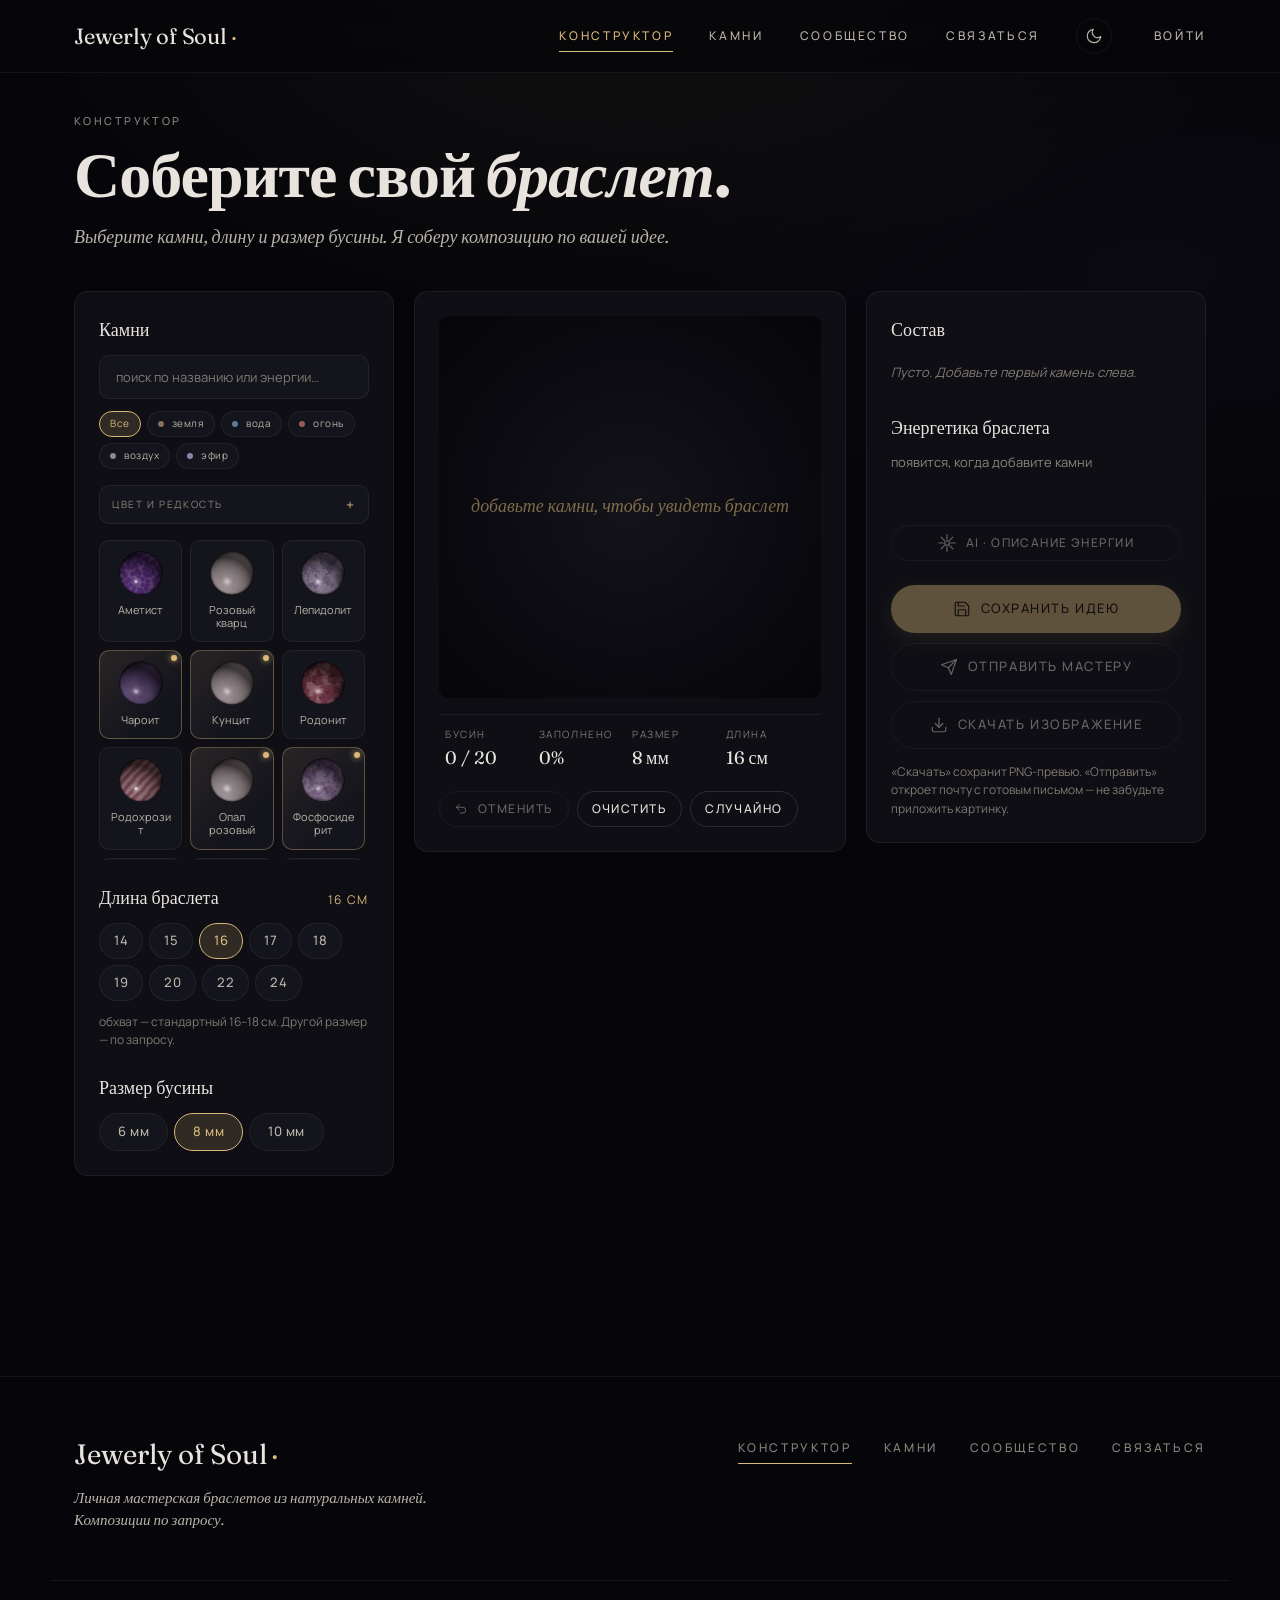
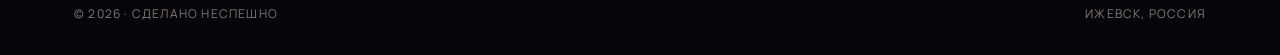
==== commit 614730ec: "fix: загружаем tokens.css через @import в base.css" ====
--- a/constructor.html
+++ b/constructor.html
@@ -3,6 +3,7 @@
 <head>
     <meta charset="UTF-8">
     <meta name="viewport" content="width=device-width, initial-scale=1">
+    <script>(function(){try{var t=localStorage.getItem("auraline:v1:theme");document.documentElement.setAttribute("data-theme",t==="light"?"light":"dark");}catch(e){document.documentElement.setAttribute("data-theme","dark");}})();</script>
     <meta name="description" content="Конструктор браслетов Jewerly of Soul — собери свою композицию из натуральных камней.">
     <title>Конструктор · Jewerly of Soul</title>
 
@@ -18,6 +19,11 @@
     <meta property="og:site_name" content="Jewerly of Soul">
     <meta property="og:image" content="assets/og-image.svg">
     <meta name="twitter:card" content="summary_large_image">
+    <meta property="og:title" content="Конструктор браслета · Jewerly of Soul">
+    <meta property="og:description" content="Соберите свой браслет из 66 натуральных камней. AI-описание энергии композиции, сохранение идеи в личный кабинет.">
+    <meta property="og:locale" content="ru_RU">
+    <meta name="twitter:title" content="Конструктор браслета · Jewerly of Soul">
+    <meta name="twitter:description" content="Соберите свой браслет из 66 натуральных камней. AI-описание энергии композиции, сохранение идеи в личный кабинет.">
     <link rel="stylesheet" href="styles/base.css">
     <link rel="stylesheet" href="styles/layout.css">
     <link rel="stylesheet" href="styles/components.css">
--- a/styles/base.css
+++ b/styles/base.css
@@ -1,6 +1,10 @@
 /* =================================================================
  * base.css — reset + типографика + базовые элементы
+ * ВАЖНО: @import должен быть ПЕРВОЙ строкой (после комментариев),
+ * иначе токены не загрузятся и весь дизайн поедет.
  * ================================================================= */
+
+@import url('tokens.css');
 
 *, *::before, *::after { box-sizing: border-box; }
 * { margin: 0; padding: 0; }
@@ -121,11 +125,94 @@
 /* --- Утилиты -------------------------------------------------- */
 
 .is-hidden { display: none !important; }
-.visually-hidden {
+.visually-hidden,
+.sr-only {
     position: absolute; width: 1px; height: 1px;
     margin: -1px; padding: 0; border: 0;
     overflow: hidden; clip: rect(0 0 0 0);
-}
+    white-space: nowrap;
+}
+
+/* =================================================================
+ * UTILITY CLASSES
+ * Краткие переиспользуемые классы. Не злоупотреблять — для
+ * крупных блоков лучше делать семантические BEM-классы.
+ * ============================================================== */
+
+/* Display */
+.u-flex       { display: flex; }
+.u-flex-col   { display: flex; flex-direction: column; }
+.u-grid       { display: grid; }
+.u-inline     { display: inline; }
+.u-block      { display: block; }
+.u-inline-block { display: inline-block; }
+.u-inline-flex  { display: inline-flex; }
+
+/* Flex выравнивание */
+.u-items-center  { align-items: center; }
+.u-items-start   { align-items: flex-start; }
+.u-items-end     { align-items: flex-end; }
+.u-items-baseline{ align-items: baseline; }
+.u-justify-center  { justify-content: center; }
+.u-justify-between { justify-content: space-between; }
+.u-justify-end     { justify-content: flex-end; }
+.u-flex-wrap     { flex-wrap: wrap; }
+.u-flex-1        { flex: 1; }
+
+/* Gap по spacing-токенам */
+.u-gap-1 { gap: var(--space-1); }
+.u-gap-2 { gap: var(--space-2); }
+.u-gap-3 { gap: var(--space-3); }
+.u-gap-4 { gap: var(--space-4); }
+.u-gap-5 { gap: var(--space-5); }
+.u-gap-6 { gap: var(--space-6); }
+.u-gap-7 { gap: var(--space-7); }
+
+/* Margin top/bottom по spacing-токенам */
+.u-mt-1 { margin-top: var(--space-1); }
+.u-mt-2 { margin-top: var(--space-2); }
+.u-mt-3 { margin-top: var(--space-3); }
+.u-mt-4 { margin-top: var(--space-4); }
+.u-mt-5 { margin-top: var(--space-5); }
+.u-mt-6 { margin-top: var(--space-6); }
+.u-mt-7 { margin-top: var(--space-7); }
+.u-mb-1 { margin-bottom: var(--space-1); }
+.u-mb-2 { margin-bottom: var(--space-2); }
+.u-mb-3 { margin-bottom: var(--space-3); }
+.u-mb-4 { margin-bottom: var(--space-4); }
+.u-mb-5 { margin-bottom: var(--space-5); }
+.u-mb-6 { margin-bottom: var(--space-6); }
+.u-mb-7 { margin-bottom: var(--space-7); }
+
+/* Текстовые утилиты */
+.u-text-xs    { font-size: var(--text-xs); }
+.u-text-sm    { font-size: var(--text-sm); }
+.u-text-base  { font-size: var(--text-base); }
+.u-text-md    { font-size: var(--text-md); }
+.u-text-lg    { font-size: var(--text-lg); }
+.u-text-center{ text-align: center; }
+.u-text-right { text-align: right; }
+.u-text-left  { text-align: left; }
+.u-uppercase  { text-transform: uppercase; letter-spacing: 0.12em; }
+
+/* Цвета */
+.u-text-muted   { color: var(--text-muted); }
+.u-text-soft    { color: var(--text-soft); }
+.u-text-faint   { color: var(--text-faint); }
+.u-text-accent  { color: var(--accent); }
+
+/* Ширина / выравнивание */
+.u-full     { width: 100%; }
+.u-max-w-sm { max-width: 420px; }
+.u-max-w-md { max-width: 640px; }
+.u-max-w-lg { max-width: 920px; }
+.u-mx-auto  { margin-inline: auto; }
+
+/* Радиус */
+.u-rounded-sm { border-radius: var(--radius-sm); }
+.u-rounded-md { border-radius: var(--radius-md); }
+.u-rounded-lg { border-radius: var(--radius-lg); }
+.u-rounded-full { border-radius: var(--radius-full); }
 
 .divider {
     height: 1px;
@@ -133,7 +220,135 @@
     margin-block: 80px;
 }
 
+/* ----- Премиум-разделитель «золотая нить»: расходится из тонкой
+ *       линии в центре в прозрачные концы. Используется между
+ *       секциями ради «дыхания» полотна.
+ */
+.divider-thin {
+    display: block;
+    width: 100%;
+    height: 1px;
+    border: 0;
+    margin-block: var(--space-9);
+    background: linear-gradient(
+        to right,
+        transparent 0%,
+        rgba(217, 184, 121, 0.32) 50%,
+        transparent 100%
+    );
+}
+
 @media (max-width: 720px) {
     .divider { margin-block: 48px; }
+    .divider-thin { margin-block: var(--space-7); }
     :root { --gutter: 16px; }
 }
+
+/* =================================================================
+ * SCROLL-REVEAL — общая анимация появления секций
+ * Все блоки с [data-reveal] стартуют opacity:0 + translateY,
+ * после .is-revealed мягко въезжают.
+ * ============================================================== */
+
+[data-reveal] {
+    opacity: 0;
+    transform: translateY(28px);
+    transition:
+        opacity calc(var(--dur-page) * 0.9) var(--ease-out),
+        transform calc(var(--dur-page) * 0.9) var(--ease-out);
+    will-change: opacity, transform;
+}
+
+[data-reveal].is-revealed {
+    opacity: 1;
+    transform: translateY(0);
+}
+
+/* Stagger для прямых детей — задержка через CSS-переменную */
+.reveal-stagger-child {
+    opacity: 0;
+    transform: translateY(20px);
+    animation: reveal-fade-up var(--dur-page) var(--ease-out) forwards;
+    animation-delay: var(--reveal-delay, 0ms);
+}
+
+@keyframes reveal-fade-up {
+    from { opacity: 0; transform: translateY(20px); }
+    to   { opacity: 1; transform: translateY(0); }
+}
+
+@media (prefers-reduced-motion: reduce) {
+    [data-reveal], [data-reveal].is-revealed,
+    .reveal-stagger-child {
+        opacity: 1 !important;
+        transform: none !important;
+        animation: none !important;
+        transition: none !important;
+    }
+}
+
+/* =================================================================
+ * VIEW TRANSITIONS API — плавный кроссфейд между страницами
+ * (Chrome/Edge 126+; Firefox/Safari игнорируют).
+ * ============================================================== */
+
+@view-transition {
+    navigation: auto;
+}
+
+::view-transition-old(root),
+::view-transition-new(root) {
+    animation-duration: 320ms;
+    animation-timing-function: cubic-bezier(0.4, 0, 0.2, 1);
+}
+
+::view-transition-old(root) {
+    animation-name: vt-fade-out;
+}
+::view-transition-new(root) {
+    animation-name: vt-fade-in;
+}
+
+@keyframes vt-fade-out {
+    from { opacity: 1; }
+    to   { opacity: 0; }
+}
+@keyframes vt-fade-in {
+    from { opacity: 0; transform: translateY(8px); }
+    to   { opacity: 1; transform: translateY(0); }
+}
+
+@media (prefers-reduced-motion: reduce) {
+    ::view-transition-old(root),
+    ::view-transition-new(root) { animation: none; }
+}
+
+/* =================================================================
+ * DISPLAY-ТИПОГРАФИКА
+ * Гипер-крупные размеры для премиум-акцентов (proof-цифры,
+ * редкие keynote-заголовки).
+ * ============================================================== */
+
+.h-display-xl {
+    font-family: var(--font-display);
+    font-size: clamp(64px, 12vw, 144px);
+    line-height: 0.95;
+    letter-spacing: -0.035em;
+    font-weight: 400;
+}
+
+.h-display-xl em {
+    font-style: italic;
+    color: var(--accent);
+    font-weight: 400;
+}
+
+/* keynote-цифра — для proof-блоков, статистики */
+.keynote-num {
+    font-family: var(--font-display);
+    font-size: clamp(32px, 5vw, 56px);
+    line-height: 1;
+    letter-spacing: -0.02em;
+    color: var(--accent);
+    font-weight: 400;
+}
--- a/styles/layout.css
+++ b/styles/layout.css
@@ -68,6 +68,48 @@
     height: 36px;
     color: var(--text-soft);
 }
+
+/* --- Theme toggle (sun/moon в шапке) ------------------------ */
+
+.theme-toggle {
+    width: 36px;
+    height: 36px;
+    border-radius: var(--radius-full);
+    border: 1px solid var(--border);
+    color: var(--text-soft);
+    display: inline-flex;
+    align-items: center;
+    justify-content: center;
+    position: relative;
+    background: transparent;
+    transition:
+        background var(--dur-mid) var(--ease),
+        color var(--dur-mid) var(--ease),
+        border-color var(--dur-mid) var(--ease);
+}
+.theme-toggle:hover {
+    color: var(--accent);
+    border-color: var(--accent);
+    background: var(--accent-soft);
+}
+.theme-toggle__icon {
+    position: absolute;
+    inset: 0;
+    margin: auto;
+    stroke: currentColor;
+    fill: none;
+    stroke-width: 1.6;
+    stroke-linecap: round;
+    stroke-linejoin: round;
+    transition: opacity var(--dur-mid) var(--ease), transform var(--dur-slow) var(--ease-out);
+}
+
+/* Когда сейчас тёмная — показываем солнце (значит «переключи в светлую»);
+   когда светлая — показываем луну. data-theme на самой кнопке выставляет layout.js */
+.theme-toggle[data-theme="dark"] .theme-toggle__icon--sun  { opacity: 1; transform: rotate(0deg);  }
+.theme-toggle[data-theme="dark"] .theme-toggle__icon--moon { opacity: 0; transform: rotate(-90deg); }
+.theme-toggle[data-theme="light"] .theme-toggle__icon--moon { opacity: 1; transform: rotate(0deg);  }
+.theme-toggle[data-theme="light"] .theme-toggle__icon--sun  { opacity: 0; transform: rotate(90deg); }
 
 /* --- User-меню в шапке --------------------------------------- */
 
--- a/styles/components.css
+++ b/styles/components.css
@@ -413,17 +413,28 @@
 
 .idea-card {
     display: block;
+    position: relative;
     background: var(--bg-elev-1);
     border: 1px solid var(--border);
     border-radius: var(--radius-lg);
     overflow: hidden;
     color: inherit;
     text-decoration: none;
-    transition: border-color var(--dur-mid) var(--ease), transform var(--dur-mid) var(--ease);
+    transform-style: preserve-3d;
+    transform:
+        perspective(1000px)
+        rotateX(var(--tilt-x, 0deg))
+        rotateY(var(--tilt-y, 0deg))
+        translateY(calc(var(--tilt-active, 0) * -4px));
+    transition:
+        transform var(--dur-mid) var(--ease-out),
+        border-color var(--dur-mid) var(--ease),
+        box-shadow var(--dur-mid) var(--ease-out);
+    will-change: transform;
 }
 .idea-card:hover {
-    border-color: var(--border-strong);
-    transform: translateY(-2px);
+    border-color: var(--accent);
+    box-shadow: var(--shadow-md), var(--shadow-accent);
     color: inherit;
 }
 
@@ -435,28 +446,46 @@
     align-items: center;
     justify-content: center;
     border-bottom: 1px solid var(--border);
+    position: relative;
+    overflow: hidden;
 }
 .idea-card__visual canvas { width: 100%; height: 100%; }
 
-.idea-card__body { padding: 18px 20px 20px; }
+/* Glare-блик при tilt — лёгкий, не «дешёвый» */
+.idea-card__visual::after {
+    content: '';
+    position: absolute;
+    inset: 0;
+    background: radial-gradient(circle at
+        calc(50% + var(--tilt-shift-x, 0px) * 4)
+        calc(50% + var(--tilt-shift-y, 0px) * 4),
+        rgba(255,255,255,0.06) 0%,
+        transparent 35%);
+    opacity: var(--tilt-active, 0);
+    pointer-events: none;
+    transition: opacity var(--dur-mid) var(--ease);
+}
+
+.idea-card__body {
+    padding: var(--space-4) var(--space-5) var(--space-5);
+    display: flex;
+    flex-direction: column;
+    gap: var(--space-2);
+}
 
 .idea-card__title {
     font-family: var(--font-display);
     font-size: var(--text-md);
     line-height: 1.25;
-    margin-bottom: 4px;
-}
-
+}
+
+/* Sub-строка скрыта по умолчанию — у нас минимализм */
 .idea-card__sub {
-    font-size: var(--text-xs);
-    color: var(--text-muted);
-    letter-spacing: 0.04em;
-    margin-bottom: 8px;
+    display: none;
 }
 
 .idea-card__author {
-    display: flex; align-items: center; gap: 8px;
-    margin-top: 10px;
+    display: flex; align-items: center; gap: var(--space-2);
     color: var(--text-muted);
     font-size: var(--text-xs);
 }
@@ -470,6 +499,7 @@
     color: var(--text-muted);
 }
 .idea-card__badge--draft { color: var(--text-faint); font-style: italic; }
+
 .idea-card__like {
     display: inline-flex; align-items: center; gap: 4px;
     font-size: var(--text-xs);
@@ -477,3 +507,112 @@
 }
 .idea-card__like.is-active { color: var(--accent); }
 
+/* =================================================================
+ * PREMIUM CURSOR — золотая точка + кольцо с инерцией
+ * Активируется через body.cursor-on (выставляется в cursor.js
+ * только на desktop, не на touch).
+ * ============================================================== */
+
+.cursor-dot,
+.cursor-ring {
+    position: fixed;
+    top: 0; left: 0;
+    pointer-events: none;
+    z-index: 10000;
+    mix-blend-mode: screen;
+    opacity: 0;
+    transition: opacity var(--dur-mid) var(--ease);
+    will-change: transform;
+}
+
+.cursor-dot {
+    width: 6px; height: 6px;
+    background: var(--accent);
+    border-radius: 50%;
+    box-shadow: 0 0 12px rgba(217, 184, 121, 0.6);
+}
+
+.cursor-ring {
+    width: 32px; height: 32px;
+    border: 1px solid rgba(217, 184, 121, 0.45);
+    border-radius: 50%;
+    transition:
+        opacity var(--dur-mid) var(--ease),
+        width var(--dur-mid) var(--ease-out),
+        height var(--dur-mid) var(--ease-out),
+        border-color var(--dur-mid) var(--ease),
+        background var(--dur-mid) var(--ease);
+}
+
+/* Hover на интерактивных — кольцо вырастает + золотой фон */
+.cursor-ring.is-interactive {
+    width: 56px;
+    height: 56px;
+    border-color: var(--accent);
+    background: rgba(217, 184, 121, 0.10);
+}
+
+/* Click — кольцо сжимается */
+.cursor-ring.is-clicked {
+    width: 20px;
+    height: 20px;
+    border-color: var(--accent);
+}
+
+/* Скрываем системный курсор только когда кастомный точно работает */
+body.cursor-on,
+body.cursor-on a,
+body.cursor-on button,
+body.cursor-on input,
+body.cursor-on textarea,
+body.cursor-on select,
+body.cursor-on .chip,
+body.cursor-on .stone-chip,
+body.cursor-on [data-tilt] {
+    cursor: none;
+}
+
+/* На touch — никогда не отключаем системный курсор */
+@media (hover: none) {
+    body.cursor-on, body.cursor-on * { cursor: auto; }
+    .cursor-dot, .cursor-ring { display: none; }
+}
+
+/* prefers-reduced-motion — выключаем кастомный курсор */
+@media (prefers-reduced-motion: reduce) {
+    .cursor-dot, .cursor-ring { display: none; }
+    body.cursor-on, body.cursor-on * { cursor: auto; }
+}
+
+/* ---- Overlay по hover — показывает sub-информацию ---- */
+.idea-card__overlay {
+    position: absolute;
+    left: 0; right: 0; bottom: 0;
+    padding: var(--space-5) var(--space-5) var(--space-4);
+    background: linear-gradient(to top,
+        rgba(6, 6, 10, 0.92) 0%,
+        rgba(6, 6, 10, 0.78) 50%,
+        rgba(6, 6, 10, 0) 100%);
+    display: flex;
+    flex-direction: column;
+    gap: var(--space-2);
+    transform: translateY(100%);
+    opacity: 0;
+    pointer-events: none;
+    transition:
+        transform var(--dur-mid) var(--ease-out),
+        opacity var(--dur-mid) var(--ease-out);
+}
+.idea-card:hover .idea-card__overlay {
+    transform: translateY(0);
+    opacity: 1;
+}
+
+.idea-card__overlay-info {
+    display: flex;
+    gap: var(--space-3);
+    font-size: 11px;
+    letter-spacing: 0.06em;
+    color: var(--text-soft);
+}
+
